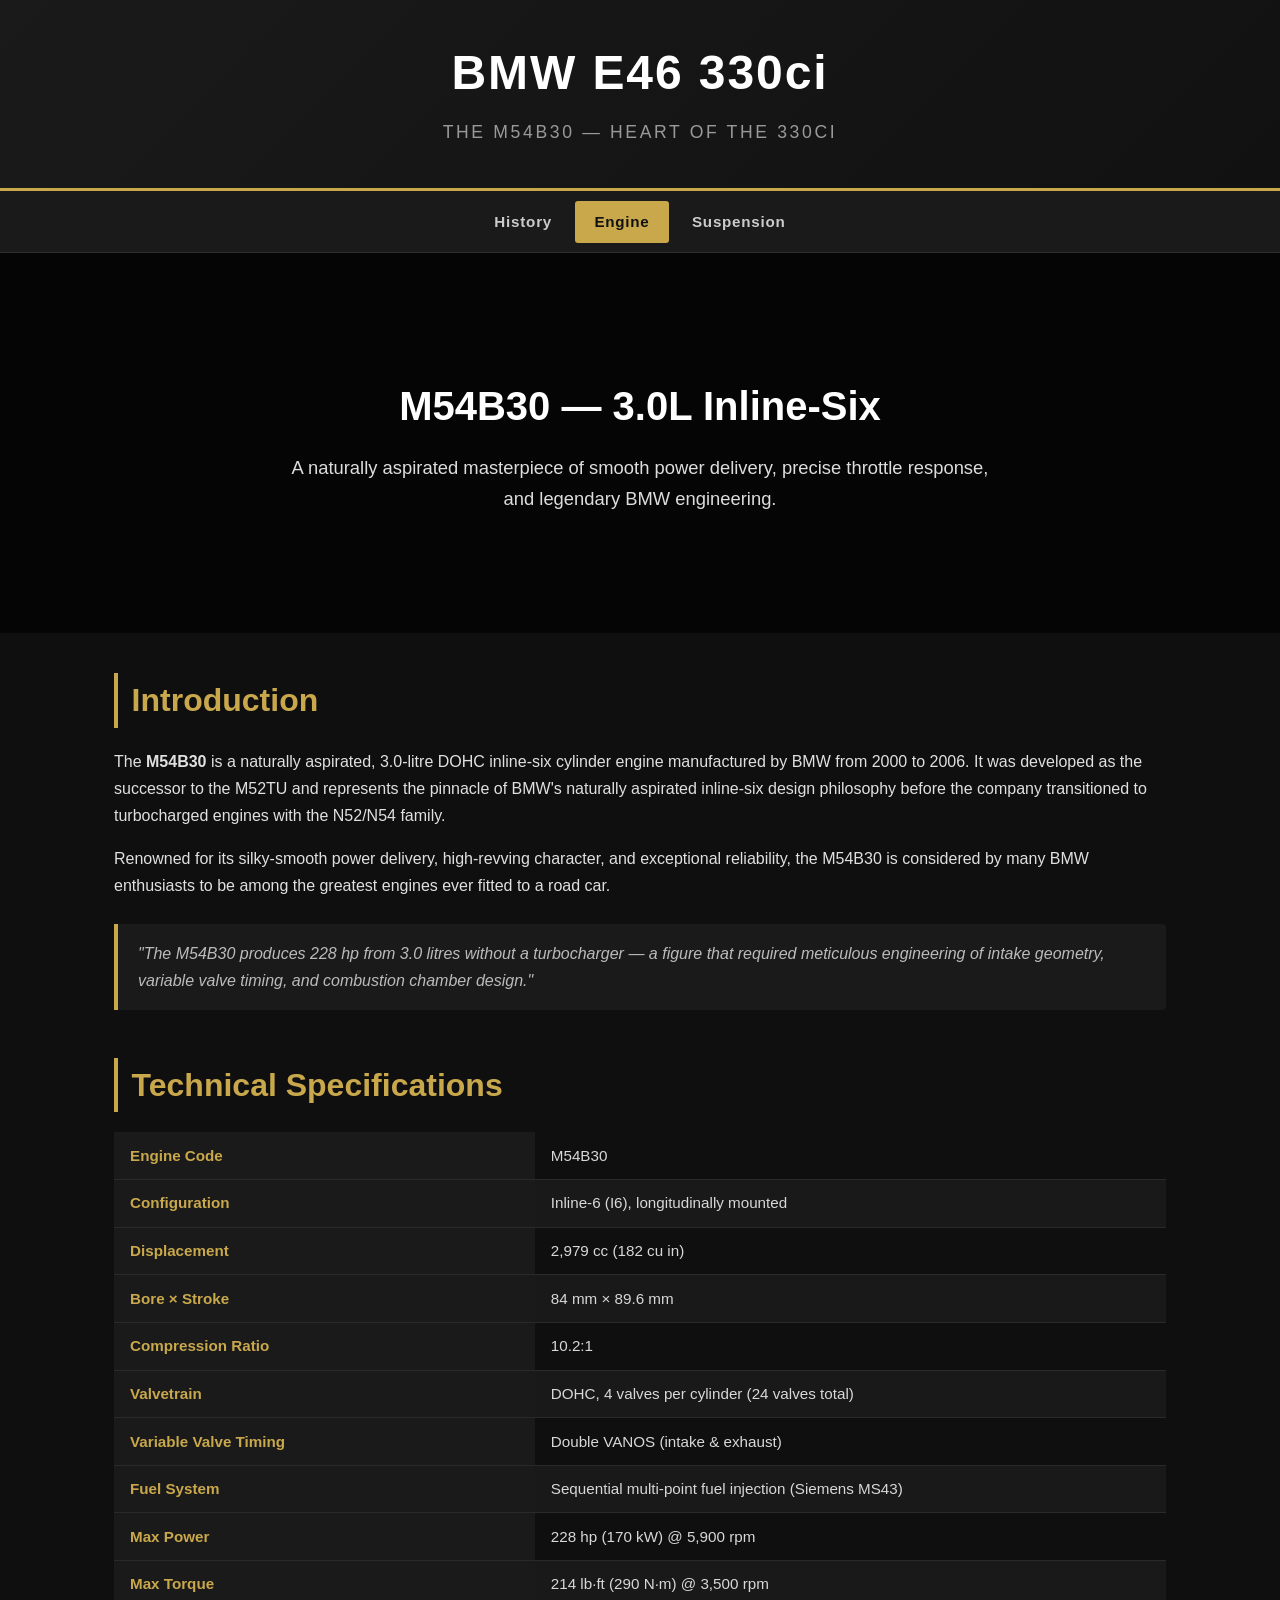
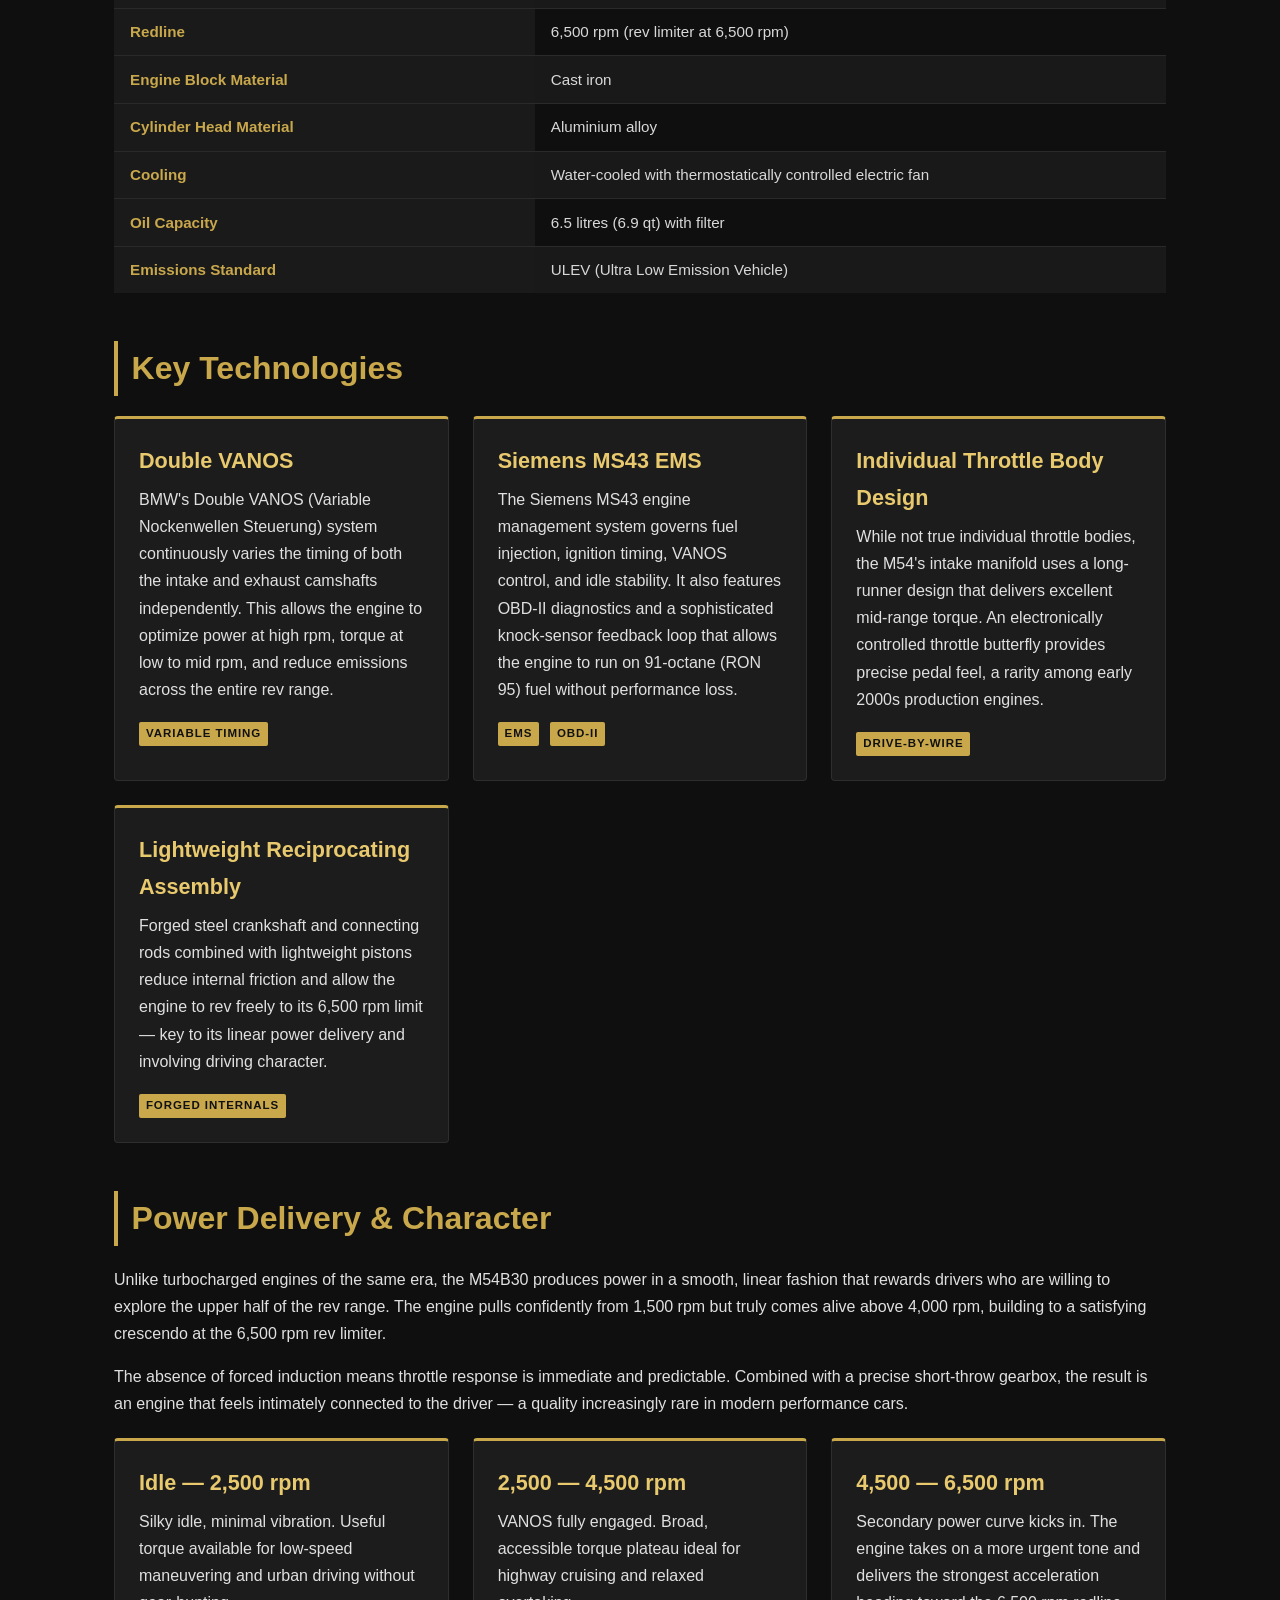
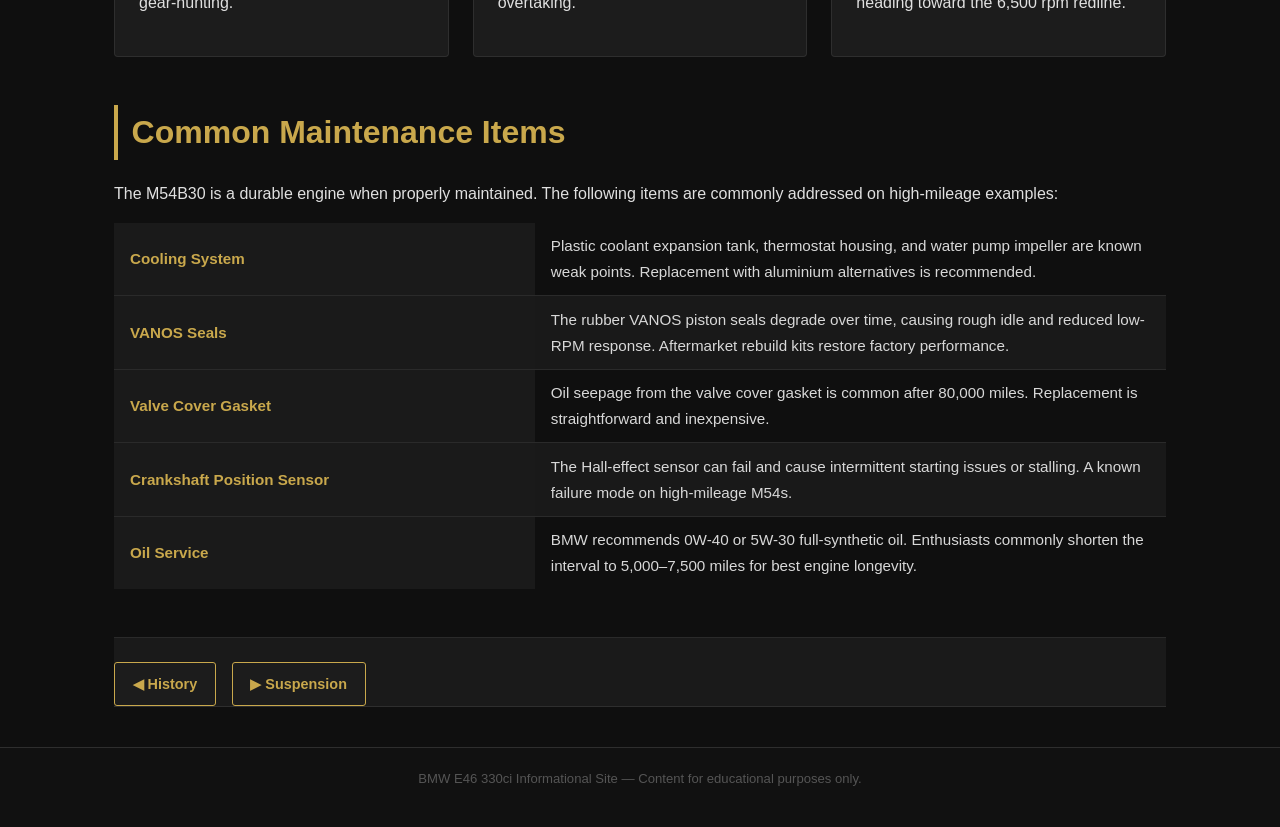
==== engine.html @ 2dddbb20 "Add E46 330ci static website (index, engine, suspension pages + stylesheet) Agent-Logs-Url: https://" ====
<!DOCTYPE html>
<html lang="en">
<head>
  <meta charset="UTF-8" />
  <meta name="viewport" content="width=device-width, initial-scale=1.0" />
  <title>BMW E46 330ci — Engine</title>
  <link rel="stylesheet" href="styles.css" />
</head>
<body>

  <!-- ===== Header ===== -->
  <header>
    <h1>BMW E46 330ci</h1>
    <p class="sub-title">The M54B30 — Heart of the 330ci</p>
  </header>

  <!-- ===== Navigation ===== -->
  <nav aria-label="Main navigation">
    <ul>
      <li><a href="index.html">History</a></li>
      <li><a href="engine.html" class="active">Engine</a></li>
      <li><a href="suspension.html">Suspension</a></li>
    </ul>
  </nav>

  <!-- ===== Hero ===== -->
  <div class="hero" style="background-image: linear-gradient(rgba(0,0,0,0.65), rgba(0,0,0,0.65)),
    url('https://upload.wikimedia.org/wikipedia/commons/thumb/3/37/BMW_M54B30_engine.jpg/1280px-BMW_M54B30_engine.jpg');
    background-size: cover; background-position: center;">
    <div class="hero-content">
      <h2>M54B30 — 3.0L Inline-Six</h2>
      <p>
        A naturally aspirated masterpiece of smooth power delivery, precise
        throttle response, and legendary BMW engineering.
      </p>
    </div>
  </div>

  <!-- ===== Main Content ===== -->
  <main>

    <!-- Introduction -->
    <section class="section" aria-labelledby="engine-intro-heading">
      <div class="section-header">
        <h2 id="engine-intro-heading">Introduction</h2>
      </div>
      <p>
        The <strong>M54B30</strong> is a naturally aspirated, 3.0-litre
        DOHC inline-six cylinder engine manufactured by BMW from 2000 to 2006.
        It was developed as the successor to the M52TU and represents the
        pinnacle of BMW's naturally aspirated inline-six design philosophy before
        the company transitioned to turbocharged engines with the N52/N54 family.
      </p>
      <p>
        Renowned for its silky-smooth power delivery, high-revving character,
        and exceptional reliability, the M54B30 is considered by many BMW
        enthusiasts to be among the greatest engines ever fitted to a road car.
      </p>

      <div class="callout">
        "The M54B30 produces 228 hp from 3.0 litres without a turbocharger —
        a figure that required meticulous engineering of intake geometry,
        variable valve timing, and combustion chamber design."
      </div>
    </section>

    <!-- Full Specifications -->
    <section class="section" aria-labelledby="engine-specs-heading">
      <div class="section-header">
        <h2 id="engine-specs-heading">Technical Specifications</h2>
      </div>
      <table class="spec-table" aria-label="M54B30 engine specifications">
        <tbody>
          <tr>
            <th scope="row">Engine Code</th>
            <td>M54B30</td>
          </tr>
          <tr>
            <th scope="row">Configuration</th>
            <td>Inline-6 (I6), longitudinally mounted</td>
          </tr>
          <tr>
            <th scope="row">Displacement</th>
            <td>2,979 cc (182 cu in)</td>
          </tr>
          <tr>
            <th scope="row">Bore × Stroke</th>
            <td>84 mm × 89.6 mm</td>
          </tr>
          <tr>
            <th scope="row">Compression Ratio</th>
            <td>10.2:1</td>
          </tr>
          <tr>
            <th scope="row">Valvetrain</th>
            <td>DOHC, 4 valves per cylinder (24 valves total)</td>
          </tr>
          <tr>
            <th scope="row">Variable Valve Timing</th>
            <td>Double VANOS (intake &amp; exhaust)</td>
          </tr>
          <tr>
            <th scope="row">Fuel System</th>
            <td>Sequential multi-point fuel injection (Siemens MS43)</td>
          </tr>
          <tr>
            <th scope="row">Max Power</th>
            <td>228 hp (170 kW) @ 5,900 rpm</td>
          </tr>
          <tr>
            <th scope="row">Max Torque</th>
            <td>214 lb·ft (290 N·m) @ 3,500 rpm</td>
          </tr>
          <tr>
            <th scope="row">Redline</th>
            <td>6,500 rpm (rev limiter at 6,500 rpm)</td>
          </tr>
          <tr>
            <th scope="row">Engine Block Material</th>
            <td>Cast iron</td>
          </tr>
          <tr>
            <th scope="row">Cylinder Head Material</th>
            <td>Aluminium alloy</td>
          </tr>
          <tr>
            <th scope="row">Cooling</th>
            <td>Water-cooled with thermostatically controlled electric fan</td>
          </tr>
          <tr>
            <th scope="row">Oil Capacity</th>
            <td>6.5 litres (6.9 qt) with filter</td>
          </tr>
          <tr>
            <th scope="row">Emissions Standard</th>
            <td>ULEV (Ultra Low Emission Vehicle)</td>
          </tr>
        </tbody>
      </table>
    </section>

    <!-- Key Technologies -->
    <section class="section" aria-labelledby="engine-tech-heading">
      <div class="section-header">
        <h2 id="engine-tech-heading">Key Technologies</h2>
      </div>

      <div class="card-grid">

        <div class="card">
          <h3>Double VANOS</h3>
          <p>
            BMW's Double VANOS (Variable Nockenwellen Steuerung) system
            continuously varies the timing of both the intake and exhaust
            camshafts independently. This allows the engine to optimize power at
            high rpm, torque at low to mid rpm, and reduce emissions across the
            entire rev range.
          </p>
          <span class="tag">Variable Timing</span>
        </div>

        <div class="card">
          <h3>Siemens MS43 EMS</h3>
          <p>
            The Siemens MS43 engine management system governs fuel injection,
            ignition timing, VANOS control, and idle stability. It also features
            OBD-II diagnostics and a sophisticated knock-sensor feedback loop
            that allows the engine to run on 91-octane (RON 95) fuel without
            performance loss.
          </p>
          <span class="tag">EMS</span>
          <span class="tag">OBD-II</span>
        </div>

        <div class="card">
          <h3>Individual Throttle Body Design</h3>
          <p>
            While not true individual throttle bodies, the M54's intake manifold
            uses a long-runner design that delivers excellent mid-range torque.
            An electronically controlled throttle butterfly provides precise
            pedal feel, a rarity among early 2000s production engines.
          </p>
          <span class="tag">Drive-by-Wire</span>
        </div>

        <div class="card">
          <h3>Lightweight Reciprocating Assembly</h3>
          <p>
            Forged steel crankshaft and connecting rods combined with
            lightweight pistons reduce internal friction and allow the engine to
            rev freely to its 6,500 rpm limit — key to its linear power delivery
            and involving driving character.
          </p>
          <span class="tag">Forged Internals</span>
        </div>

      </div>
    </section>

    <!-- Power Delivery & Character -->
    <section class="section" aria-labelledby="engine-char-heading">
      <div class="section-header">
        <h2 id="engine-char-heading">Power Delivery &amp; Character</h2>
      </div>
      <p>
        Unlike turbocharged engines of the same era, the M54B30 produces power
        in a smooth, linear fashion that rewards drivers who are willing to explore
        the upper half of the rev range. The engine pulls confidently from 1,500 rpm
        but truly comes alive above 4,000 rpm, building to a satisfying crescendo
        at the 6,500 rpm rev limiter.
      </p>
      <p>
        The absence of forced induction means throttle response is immediate and
        predictable. Combined with a precise short-throw gearbox, the result is an
        engine that feels intimately connected to the driver — a quality increasingly
        rare in modern performance cars.
      </p>

      <!-- Power band summary cards -->
      <div class="card-grid">
        <div class="card">
          <h3>Idle — 2,500 rpm</h3>
          <p>
            Silky idle, minimal vibration. Useful torque available for low-speed
            maneuvering and urban driving without gear-hunting.
          </p>
        </div>
        <div class="card">
          <h3>2,500 — 4,500 rpm</h3>
          <p>
            VANOS fully engaged. Broad, accessible torque plateau ideal for
            highway cruising and relaxed overtaking.
          </p>
        </div>
        <div class="card">
          <h3>4,500 — 6,500 rpm</h3>
          <p>
            Secondary power curve kicks in. The engine takes on a more urgent
            tone and delivers the strongest acceleration heading toward the
            6,500 rpm redline.
          </p>
        </div>
      </div>
    </section>

    <!-- Maintenance Notes -->
    <section class="section" aria-labelledby="engine-maint-heading">
      <div class="section-header">
        <h2 id="engine-maint-heading">Common Maintenance Items</h2>
      </div>
      <p>
        The M54B30 is a durable engine when properly maintained. The following
        items are commonly addressed on high-mileage examples:
      </p>
      <table class="spec-table" aria-label="Common maintenance items">
        <tbody>
          <tr>
            <th scope="row">Cooling System</th>
            <td>
              Plastic coolant expansion tank, thermostat housing, and water pump
              impeller are known weak points. Replacement with aluminium
              alternatives is recommended.
            </td>
          </tr>
          <tr>
            <th scope="row">VANOS Seals</th>
            <td>
              The rubber VANOS piston seals degrade over time, causing rough
              idle and reduced low-RPM response. Aftermarket rebuild kits
              restore factory performance.
            </td>
          </tr>
          <tr>
            <th scope="row">Valve Cover Gasket</th>
            <td>
              Oil seepage from the valve cover gasket is common after 80,000
              miles. Replacement is straightforward and inexpensive.
            </td>
          </tr>
          <tr>
            <th scope="row">Crankshaft Position Sensor</th>
            <td>
              The Hall-effect sensor can fail and cause intermittent starting
              issues or stalling. A known failure mode on high-mileage M54s.
            </td>
          </tr>
          <tr>
            <th scope="row">Oil Service</th>
            <td>
              BMW recommends 0W-40 or 5W-30 full-synthetic oil. Enthusiasts
              commonly shorten the interval to 5,000–7,500 miles for best
              engine longevity.
            </td>
          </tr>
        </tbody>
      </table>
    </section>

    <!-- Page Navigation -->
    <nav class="page-nav" aria-label="Explore other sections">
      <a href="index.html">&#9664; History</a>
      <a href="suspension.html">&#9654; Suspension</a>
    </nav>

  </main>

  <!-- ===== Footer ===== -->
  <footer>
    <p>BMW E46 330ci Informational Site &mdash; Content for educational purposes only.</p>
  </footer>

</body>
</html>
---- styles.css ----
/* ===========================
   E46 330ci — Shared Styles
   =========================== */

/* ---------- Reset & Base ---------- */
*, *::before, *::after {
  box-sizing: border-box;
  margin: 0;
  padding: 0;
}

html {
  font-size: 16px;
  scroll-behavior: smooth;
}

body {
  font-family: 'Segoe UI', Arial, sans-serif;
  background-color: #0f0f0f;
  color: #e0e0e0;
  line-height: 1.7;
  min-height: 100vh;
  display: flex;
  flex-direction: column;
}

/* ---------- Typography ---------- */
h1 {
  font-size: clamp(1.8rem, 5vw, 3rem);
  letter-spacing: 0.04em;
  color: #ffffff;
}

h2 {
  font-size: clamp(1.3rem, 3.5vw, 2rem);
  color: #c9a84c;
  margin-bottom: 0.5rem;
}

h3 {
  font-size: clamp(1.05rem, 2.5vw, 1.35rem);
  color: #e8c96e;
  margin-bottom: 0.4rem;
}

p {
  margin-bottom: 1rem;
}

a {
  color: #c9a84c;
  text-decoration: none;
  transition: color 0.2s ease;
}

a:hover,
a:focus {
  color: #f0d780;
  text-decoration: underline;
}

/* ---------- Header ---------- */
header {
  background: linear-gradient(135deg, #1a1a1a 0%, #111 100%);
  border-bottom: 3px solid #c9a84c;
  padding: 2rem 1.5rem 1.5rem;
  text-align: center;
}

header .sub-title {
  font-size: clamp(0.85rem, 2vw, 1.1rem);
  color: #999;
  letter-spacing: 0.15em;
  text-transform: uppercase;
  margin-top: 0.3rem;
}

/* ---------- Navigation ---------- */
nav {
  background-color: #1a1a1a;
  border-bottom: 1px solid #2e2e2e;
}

nav ul {
  display: flex;
  flex-wrap: wrap;
  justify-content: center;
  list-style: none;
  gap: 0.25rem;
  padding: 0.6rem 1rem;
}

nav ul li a {
  display: inline-block;
  padding: 0.5rem 1.2rem;
  border-radius: 3px;
  font-weight: 600;
  font-size: 0.95rem;
  letter-spacing: 0.05em;
  color: #ccc;
  transition: background 0.2s ease, color 0.2s ease;
}

nav ul li a:hover,
nav ul li a.active {
  background-color: #c9a84c;
  color: #111;
  text-decoration: none;
}

/* ---------- Hero Banner ---------- */
.hero {
  background: linear-gradient(rgba(0,0,0,0.6), rgba(0,0,0,0.6)),
              url('https://upload.wikimedia.org/wikipedia/commons/thumb/d/d5/2003_BMW_330ci_coupe_%28E46%29%2C_front_8.21.19.jpg/1280px-2003_BMW_330ci_coupe_%28E46%29%2C_front_8.21.19.jpg')
              center/cover no-repeat;
  min-height: clamp(200px, 40vw, 380px);
  display: flex;
  align-items: center;
  justify-content: center;
  padding: 2rem;
  text-align: center;
}

.hero-content {
  max-width: 700px;
}

.hero-content h2 {
  font-size: clamp(1.5rem, 4vw, 2.5rem);
  color: #ffffff;
}

.hero-content p {
  font-size: clamp(0.9rem, 2.5vw, 1.15rem);
  color: #ddd;
  margin-top: 0.75rem;
  margin-bottom: 0;
}

/* ---------- Main Content ---------- */
main {
  flex: 1;
  max-width: 1100px;
  width: 100%;
  margin: 0 auto;
  padding: 2.5rem 1.5rem;
}

/* ---------- Section ---------- */
.section {
  margin-bottom: 3rem;
}

.section-header {
  border-left: 4px solid #c9a84c;
  padding-left: 0.85rem;
  margin-bottom: 1.25rem;
}

/* ---------- Cards / Grid ---------- */
.card-grid {
  display: grid;
  grid-template-columns: repeat(auto-fit, minmax(260px, 1fr));
  gap: 1.5rem;
  margin-top: 1.25rem;
}

.card {
  background-color: #1c1c1c;
  border: 1px solid #2e2e2e;
  border-top: 3px solid #c9a84c;
  border-radius: 4px;
  padding: 1.5rem;
  transition: transform 0.2s ease, box-shadow 0.2s ease;
}

.card:hover {
  transform: translateY(-3px);
  box-shadow: 0 6px 20px rgba(201, 168, 76, 0.15);
}

/* ---------- Spec Table ---------- */
.spec-table {
  width: 100%;
  border-collapse: collapse;
  margin-top: 1rem;
  font-size: 0.95rem;
}

.spec-table th,
.spec-table td {
  padding: 0.65rem 1rem;
  text-align: left;
  border-bottom: 1px solid #2a2a2a;
}

.spec-table th {
  background-color: #1a1a1a;
  color: #c9a84c;
  font-weight: 600;
  width: 40%;
}

.spec-table td {
  color: #d8d8d8;
}

.spec-table tr:last-child th,
.spec-table tr:last-child td {
  border-bottom: none;
}

.spec-table tr:nth-child(even) td {
  background-color: #191919;
}

/* ---------- Timeline ---------- */
.timeline {
  position: relative;
  padding-left: 2rem;
  margin-top: 1rem;
}

.timeline::before {
  content: '';
  position: absolute;
  left: 0.5rem;
  top: 0;
  bottom: 0;
  width: 2px;
  background: #2e2e2e;
}

.timeline-item {
  position: relative;
  margin-bottom: 2rem;
}

.timeline-item::before {
  content: '';
  position: absolute;
  left: -1.6rem;
  top: 0.4rem;
  width: 10px;
  height: 10px;
  border-radius: 50%;
  background: #c9a84c;
  border: 2px solid #0f0f0f;
}

.timeline-year {
  font-size: 0.8rem;
  font-weight: 700;
  color: #c9a84c;
  letter-spacing: 0.1em;
  text-transform: uppercase;
  margin-bottom: 0.25rem;
}

/* ---------- Callout ---------- */
.callout {
  background-color: #1a1a1a;
  border-left: 4px solid #c9a84c;
  border-radius: 0 4px 4px 0;
  padding: 1rem 1.25rem;
  margin: 1.5rem 0;
  font-style: italic;
  color: #bbb;
}

/* ---------- Tag / Badge ---------- */
.tag {
  display: inline-block;
  background-color: #c9a84c;
  color: #111;
  font-size: 0.72rem;
  font-weight: 700;
  letter-spacing: 0.08em;
  text-transform: uppercase;
  padding: 0.2em 0.6em;
  border-radius: 2px;
  margin-right: 0.4rem;
  vertical-align: middle;
}

/* ---------- Page Navigation Links ---------- */
.page-nav {
  display: flex;
  flex-wrap: wrap;
  gap: 1rem;
  margin-top: 2.5rem;
  padding-top: 1.5rem;
  border-top: 1px solid #2a2a2a;
}

.page-nav a {
  display: inline-flex;
  align-items: center;
  gap: 0.4rem;
  background-color: #1c1c1c;
  border: 1px solid #c9a84c;
  color: #c9a84c;
  padding: 0.55rem 1.1rem;
  border-radius: 3px;
  font-weight: 600;
  font-size: 0.9rem;
  transition: background 0.2s ease, color 0.2s ease;
}

.page-nav a:hover {
  background-color: #c9a84c;
  color: #111;
  text-decoration: none;
}

/* ---------- Footer ---------- */
footer {
  background-color: #111;
  border-top: 1px solid #2e2e2e;
  text-align: center;
  padding: 1.25rem 1rem;
  font-size: 0.82rem;
  color: #555;
}

/* ---------- Responsive Adjustments ---------- */
@media (max-width: 600px) {
  nav ul {
    flex-direction: column;
    align-items: center;
  }

  .hero {
    min-height: 180px;
  }

  .spec-table th {
    width: 50%;
  }

  .page-nav {
    flex-direction: column;
  }
}
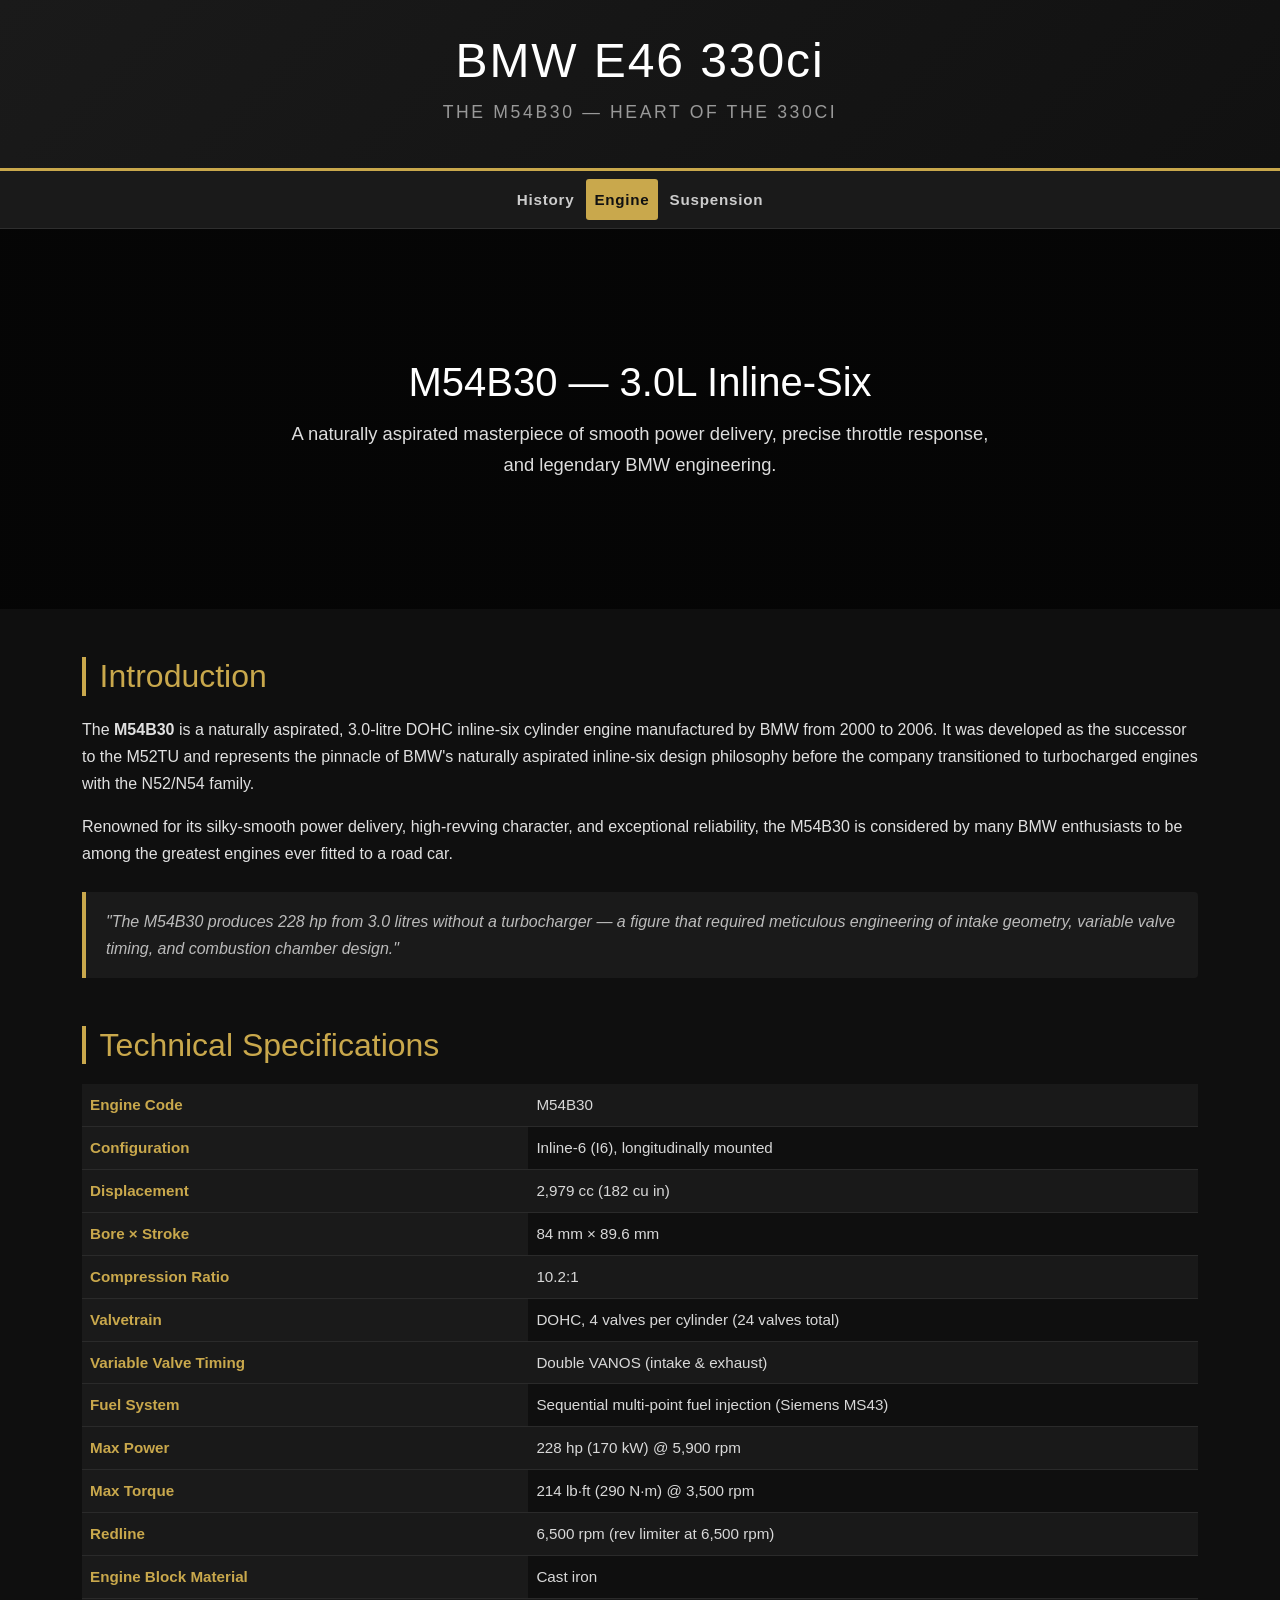
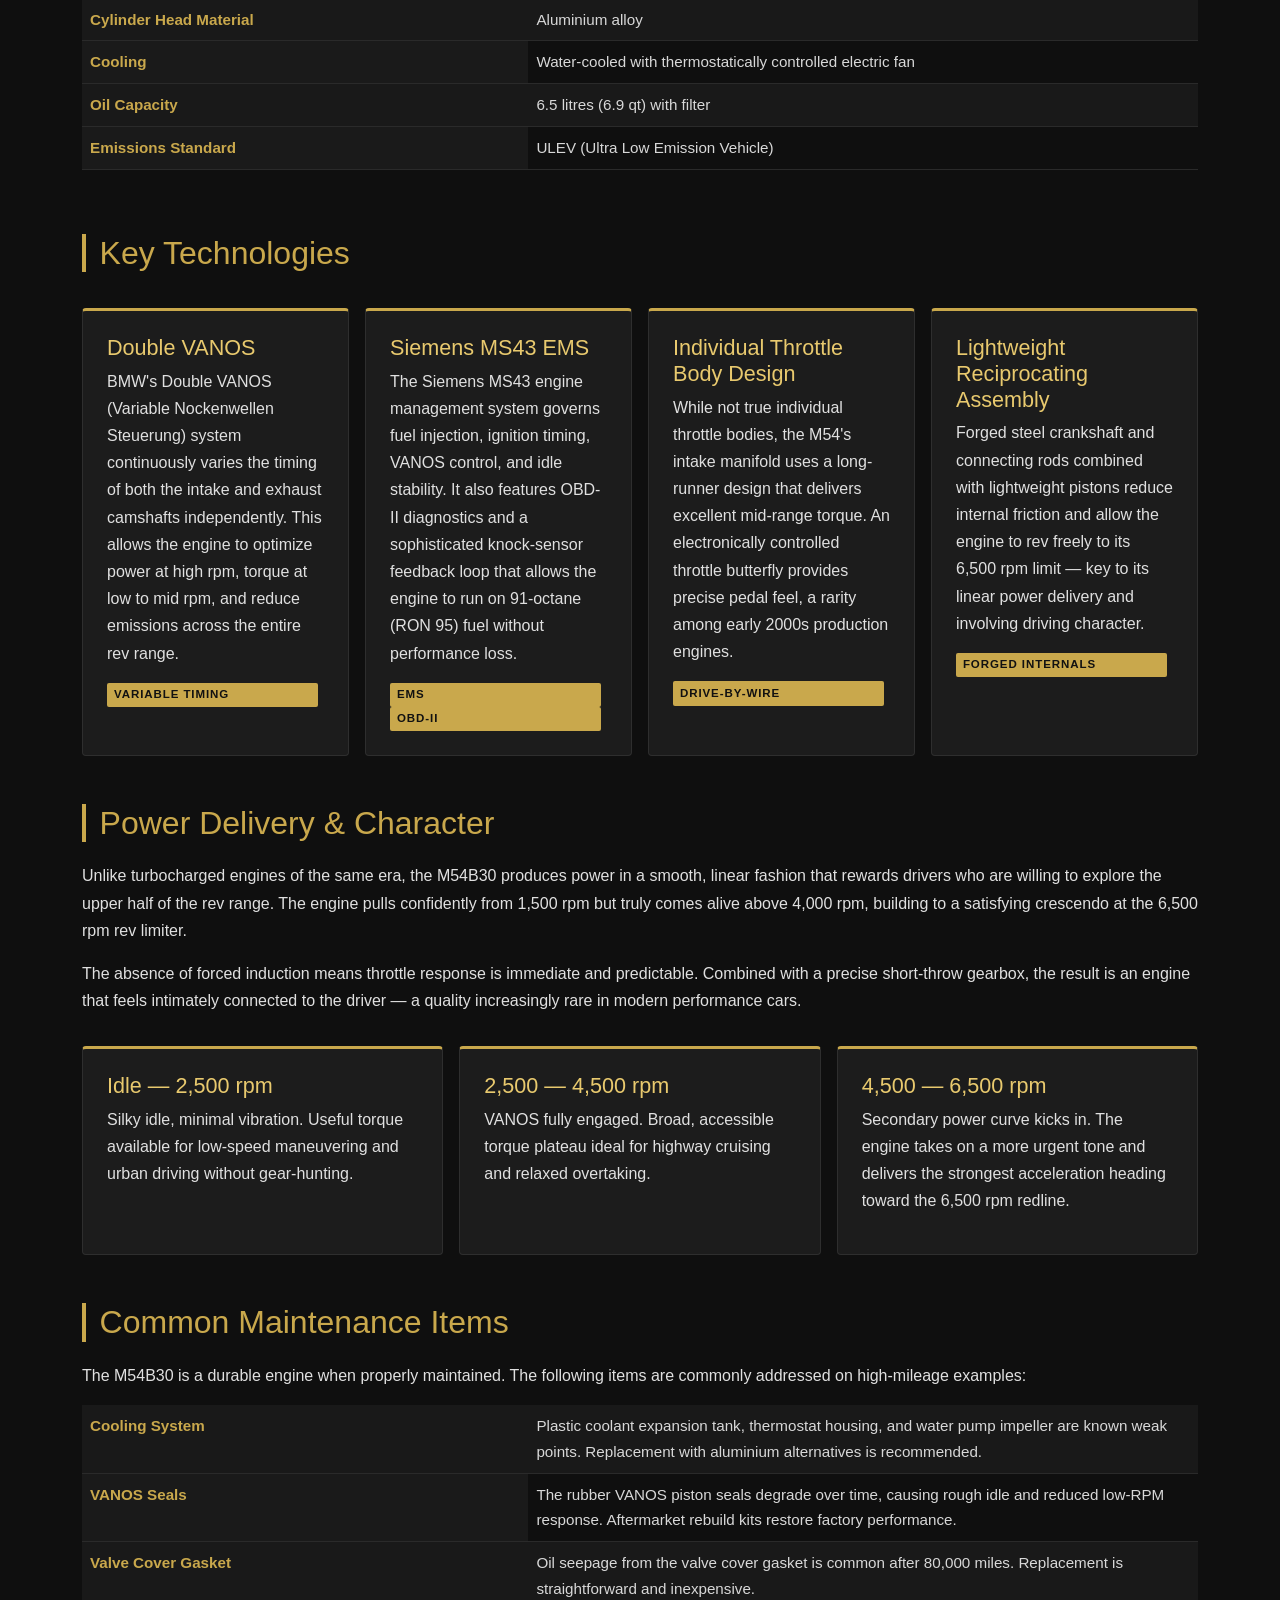
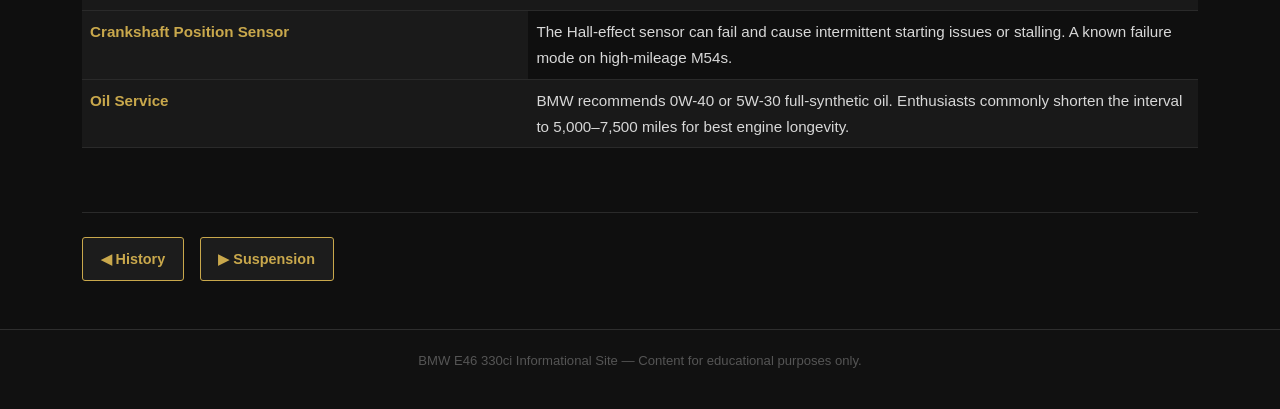
==== commit b7e79d59: "Rework layout with Bootstrap 5 + Flexbox for full responsive behavior Agent-Logs-Url: https://github" ====
--- a/engine.html
+++ b/engine.html
@@ -4,6 +4,9 @@
   <meta charset="UTF-8" />
   <meta name="viewport" content="width=device-width, initial-scale=1.0" />
   <title>BMW E46 330ci — Engine</title>
+  <!-- Bootstrap 5.3 -->
+  <link rel="stylesheet" href="https://cdn.jsdelivr.net/npm/bootstrap@5.3.3/dist/css/bootstrap.min.css" />
+  <!-- Custom theme -->
   <link rel="stylesheet" href="styles.css" />
 </head>
 <body>
@@ -14,13 +17,23 @@
     <p class="sub-title">The M54B30 — Heart of the 330ci</p>
   </header>
 
-  <!-- ===== Navigation ===== -->
-  <nav aria-label="Main navigation">
-    <ul>
-      <li><a href="index.html">History</a></li>
-      <li><a href="engine.html" class="active">Engine</a></li>
-      <li><a href="suspension.html">Suspension</a></li>
-    </ul>
+  <!-- ===== Navigation (Bootstrap collapsible navbar) ===== -->
+  <nav class="navbar navbar-expand-md" aria-label="Main navigation">
+    <div class="container-lg">
+      <button class="navbar-toggler ms-auto" type="button"
+              data-bs-toggle="collapse" data-bs-target="#mainNav"
+              aria-controls="mainNav" aria-expanded="false"
+              aria-label="Toggle navigation">
+        <span class="navbar-toggler-icon"></span>
+      </button>
+      <div class="collapse navbar-collapse justify-content-center" id="mainNav">
+        <ul class="navbar-nav gap-1 py-2 py-md-0">
+          <li class="nav-item"><a class="nav-link" href="index.html">History</a></li>
+          <li class="nav-item"><a class="nav-link active" href="engine.html">Engine</a></li>
+          <li class="nav-item"><a class="nav-link" href="suspension.html">Suspension</a></li>
+        </ul>
+      </div>
+    </div>
   </nav>
 
   <!-- ===== Hero ===== -->
@@ -37,7 +50,7 @@
   </div>
 
   <!-- ===== Main Content ===== -->
-  <main>
+  <main class="container-lg py-4 py-md-5">
 
     <!-- Introduction -->
     <section class="section" aria-labelledby="engine-intro-heading">
@@ -69,74 +82,76 @@
       <div class="section-header">
         <h2 id="engine-specs-heading">Technical Specifications</h2>
       </div>
-      <table class="spec-table" aria-label="M54B30 engine specifications">
-        <tbody>
-          <tr>
-            <th scope="row">Engine Code</th>
-            <td>M54B30</td>
-          </tr>
-          <tr>
-            <th scope="row">Configuration</th>
-            <td>Inline-6 (I6), longitudinally mounted</td>
-          </tr>
-          <tr>
-            <th scope="row">Displacement</th>
-            <td>2,979 cc (182 cu in)</td>
-          </tr>
-          <tr>
-            <th scope="row">Bore × Stroke</th>
-            <td>84 mm × 89.6 mm</td>
-          </tr>
-          <tr>
-            <th scope="row">Compression Ratio</th>
-            <td>10.2:1</td>
-          </tr>
-          <tr>
-            <th scope="row">Valvetrain</th>
-            <td>DOHC, 4 valves per cylinder (24 valves total)</td>
-          </tr>
-          <tr>
-            <th scope="row">Variable Valve Timing</th>
-            <td>Double VANOS (intake &amp; exhaust)</td>
-          </tr>
-          <tr>
-            <th scope="row">Fuel System</th>
-            <td>Sequential multi-point fuel injection (Siemens MS43)</td>
-          </tr>
-          <tr>
-            <th scope="row">Max Power</th>
-            <td>228 hp (170 kW) @ 5,900 rpm</td>
-          </tr>
-          <tr>
-            <th scope="row">Max Torque</th>
-            <td>214 lb·ft (290 N·m) @ 3,500 rpm</td>
-          </tr>
-          <tr>
-            <th scope="row">Redline</th>
-            <td>6,500 rpm (rev limiter at 6,500 rpm)</td>
-          </tr>
-          <tr>
-            <th scope="row">Engine Block Material</th>
-            <td>Cast iron</td>
-          </tr>
-          <tr>
-            <th scope="row">Cylinder Head Material</th>
-            <td>Aluminium alloy</td>
-          </tr>
-          <tr>
-            <th scope="row">Cooling</th>
-            <td>Water-cooled with thermostatically controlled electric fan</td>
-          </tr>
-          <tr>
-            <th scope="row">Oil Capacity</th>
-            <td>6.5 litres (6.9 qt) with filter</td>
-          </tr>
-          <tr>
-            <th scope="row">Emissions Standard</th>
-            <td>ULEV (Ultra Low Emission Vehicle)</td>
-          </tr>
-        </tbody>
-      </table>
+      <div class="table-responsive">
+        <table class="spec-table table table-dark table-striped" aria-label="M54B30 engine specifications">
+          <tbody>
+            <tr>
+              <th scope="row">Engine Code</th>
+              <td>M54B30</td>
+            </tr>
+            <tr>
+              <th scope="row">Configuration</th>
+              <td>Inline-6 (I6), longitudinally mounted</td>
+            </tr>
+            <tr>
+              <th scope="row">Displacement</th>
+              <td>2,979 cc (182 cu in)</td>
+            </tr>
+            <tr>
+              <th scope="row">Bore × Stroke</th>
+              <td>84 mm × 89.6 mm</td>
+            </tr>
+            <tr>
+              <th scope="row">Compression Ratio</th>
+              <td>10.2:1</td>
+            </tr>
+            <tr>
+              <th scope="row">Valvetrain</th>
+              <td>DOHC, 4 valves per cylinder (24 valves total)</td>
+            </tr>
+            <tr>
+              <th scope="row">Variable Valve Timing</th>
+              <td>Double VANOS (intake &amp; exhaust)</td>
+            </tr>
+            <tr>
+              <th scope="row">Fuel System</th>
+              <td>Sequential multi-point fuel injection (Siemens MS43)</td>
+            </tr>
+            <tr>
+              <th scope="row">Max Power</th>
+              <td>228 hp (170 kW) @ 5,900 rpm</td>
+            </tr>
+            <tr>
+              <th scope="row">Max Torque</th>
+              <td>214 lb·ft (290 N·m) @ 3,500 rpm</td>
+            </tr>
+            <tr>
+              <th scope="row">Redline</th>
+              <td>6,500 rpm (rev limiter at 6,500 rpm)</td>
+            </tr>
+            <tr>
+              <th scope="row">Engine Block Material</th>
+              <td>Cast iron</td>
+            </tr>
+            <tr>
+              <th scope="row">Cylinder Head Material</th>
+              <td>Aluminium alloy</td>
+            </tr>
+            <tr>
+              <th scope="row">Cooling</th>
+              <td>Water-cooled with thermostatically controlled electric fan</td>
+            </tr>
+            <tr>
+              <th scope="row">Oil Capacity</th>
+              <td>6.5 litres (6.9 qt) with filter</td>
+            </tr>
+            <tr>
+              <th scope="row">Emissions Standard</th>
+              <td>ULEV (Ultra Low Emission Vehicle)</td>
+            </tr>
+          </tbody>
+        </table>
+      </div>
     </section>
 
     <!-- Key Technologies -->
@@ -145,53 +160,62 @@
         <h2 id="engine-tech-heading">Key Technologies</h2>
       </div>
 
-      <div class="card-grid">
-
-        <div class="card">
-          <h3>Double VANOS</h3>
-          <p>
-            BMW's Double VANOS (Variable Nockenwellen Steuerung) system
-            continuously varies the timing of both the intake and exhaust
-            camshafts independently. This allows the engine to optimize power at
-            high rpm, torque at low to mid rpm, and reduce emissions across the
-            entire rev range.
-          </p>
-          <span class="tag">Variable Timing</span>
-        </div>
-
-        <div class="card">
-          <h3>Siemens MS43 EMS</h3>
-          <p>
-            The Siemens MS43 engine management system governs fuel injection,
-            ignition timing, VANOS control, and idle stability. It also features
-            OBD-II diagnostics and a sophisticated knock-sensor feedback loop
-            that allows the engine to run on 91-octane (RON 95) fuel without
-            performance loss.
-          </p>
-          <span class="tag">EMS</span>
-          <span class="tag">OBD-II</span>
-        </div>
-
-        <div class="card">
-          <h3>Individual Throttle Body Design</h3>
-          <p>
-            While not true individual throttle bodies, the M54's intake manifold
-            uses a long-runner design that delivers excellent mid-range torque.
-            An electronically controlled throttle butterfly provides precise
-            pedal feel, a rarity among early 2000s production engines.
-          </p>
-          <span class="tag">Drive-by-Wire</span>
-        </div>
-
-        <div class="card">
-          <h3>Lightweight Reciprocating Assembly</h3>
-          <p>
-            Forged steel crankshaft and connecting rods combined with
-            lightweight pistons reduce internal friction and allow the engine to
-            rev freely to its 6,500 rpm limit — key to its linear power delivery
-            and involving driving character.
-          </p>
-          <span class="tag">Forged Internals</span>
+      <!-- Bootstrap Flexbox row — 1 col on xs, 2 on sm, 2 on md, 4 on xl -->
+      <div class="row g-3 mt-1">
+
+        <div class="col-12 col-sm-6 col-xl-3">
+          <div class="card">
+            <h3>Double VANOS</h3>
+            <p>
+              BMW's Double VANOS (Variable Nockenwellen Steuerung) system
+              continuously varies the timing of both the intake and exhaust
+              camshafts independently. This allows the engine to optimize power at
+              high rpm, torque at low to mid rpm, and reduce emissions across the
+              entire rev range.
+            </p>
+            <span class="tag">Variable Timing</span>
+          </div>
+        </div>
+
+        <div class="col-12 col-sm-6 col-xl-3">
+          <div class="card">
+            <h3>Siemens MS43 EMS</h3>
+            <p>
+              The Siemens MS43 engine management system governs fuel injection,
+              ignition timing, VANOS control, and idle stability. It also features
+              OBD-II diagnostics and a sophisticated knock-sensor feedback loop
+              that allows the engine to run on 91-octane (RON 95) fuel without
+              performance loss.
+            </p>
+            <span class="tag">EMS</span>
+            <span class="tag">OBD-II</span>
+          </div>
+        </div>
+
+        <div class="col-12 col-sm-6 col-xl-3">
+          <div class="card">
+            <h3>Individual Throttle Body Design</h3>
+            <p>
+              While not true individual throttle bodies, the M54's intake manifold
+              uses a long-runner design that delivers excellent mid-range torque.
+              An electronically controlled throttle butterfly provides precise
+              pedal feel, a rarity among early 2000s production engines.
+            </p>
+            <span class="tag">Drive-by-Wire</span>
+          </div>
+        </div>
+
+        <div class="col-12 col-sm-6 col-xl-3">
+          <div class="card">
+            <h3>Lightweight Reciprocating Assembly</h3>
+            <p>
+              Forged steel crankshaft and connecting rods combined with
+              lightweight pistons reduce internal friction and allow the engine to
+              rev freely to its 6,500 rpm limit — key to its linear power delivery
+              and involving driving character.
+            </p>
+            <span class="tag">Forged Internals</span>
+          </div>
         </div>
 
       </div>
@@ -216,29 +240,35 @@
         rare in modern performance cars.
       </p>
 
-      <!-- Power band summary cards -->
-      <div class="card-grid">
-        <div class="card">
-          <h3>Idle — 2,500 rpm</h3>
-          <p>
-            Silky idle, minimal vibration. Useful torque available for low-speed
-            maneuvering and urban driving without gear-hunting.
-          </p>
-        </div>
-        <div class="card">
-          <h3>2,500 — 4,500 rpm</h3>
-          <p>
-            VANOS fully engaged. Broad, accessible torque plateau ideal for
-            highway cruising and relaxed overtaking.
-          </p>
-        </div>
-        <div class="card">
-          <h3>4,500 — 6,500 rpm</h3>
-          <p>
-            Secondary power curve kicks in. The engine takes on a more urgent
-            tone and delivers the strongest acceleration heading toward the
-            6,500 rpm redline.
-          </p>
+      <!-- Power band summary cards — equal thirds -->
+      <div class="row g-3 mt-1">
+        <div class="col-12 col-md-4">
+          <div class="card">
+            <h3>Idle — 2,500 rpm</h3>
+            <p>
+              Silky idle, minimal vibration. Useful torque available for low-speed
+              maneuvering and urban driving without gear-hunting.
+            </p>
+          </div>
+        </div>
+        <div class="col-12 col-md-4">
+          <div class="card">
+            <h3>2,500 — 4,500 rpm</h3>
+            <p>
+              VANOS fully engaged. Broad, accessible torque plateau ideal for
+              highway cruising and relaxed overtaking.
+            </p>
+          </div>
+        </div>
+        <div class="col-12 col-md-4">
+          <div class="card">
+            <h3>4,500 — 6,500 rpm</h3>
+            <p>
+              Secondary power curve kicks in. The engine takes on a more urgent
+              tone and delivers the strongest acceleration heading toward the
+              6,500 rpm redline.
+            </p>
+          </div>
         </div>
       </div>
     </section>
@@ -252,48 +282,50 @@
         The M54B30 is a durable engine when properly maintained. The following
         items are commonly addressed on high-mileage examples:
       </p>
-      <table class="spec-table" aria-label="Common maintenance items">
-        <tbody>
-          <tr>
-            <th scope="row">Cooling System</th>
-            <td>
-              Plastic coolant expansion tank, thermostat housing, and water pump
-              impeller are known weak points. Replacement with aluminium
-              alternatives is recommended.
-            </td>
-          </tr>
-          <tr>
-            <th scope="row">VANOS Seals</th>
-            <td>
-              The rubber VANOS piston seals degrade over time, causing rough
-              idle and reduced low-RPM response. Aftermarket rebuild kits
-              restore factory performance.
-            </td>
-          </tr>
-          <tr>
-            <th scope="row">Valve Cover Gasket</th>
-            <td>
-              Oil seepage from the valve cover gasket is common after 80,000
-              miles. Replacement is straightforward and inexpensive.
-            </td>
-          </tr>
-          <tr>
-            <th scope="row">Crankshaft Position Sensor</th>
-            <td>
-              The Hall-effect sensor can fail and cause intermittent starting
-              issues or stalling. A known failure mode on high-mileage M54s.
-            </td>
-          </tr>
-          <tr>
-            <th scope="row">Oil Service</th>
-            <td>
-              BMW recommends 0W-40 or 5W-30 full-synthetic oil. Enthusiasts
-              commonly shorten the interval to 5,000–7,500 miles for best
-              engine longevity.
-            </td>
-          </tr>
-        </tbody>
-      </table>
+      <div class="table-responsive">
+        <table class="spec-table table table-dark table-striped" aria-label="Common maintenance items">
+          <tbody>
+            <tr>
+              <th scope="row">Cooling System</th>
+              <td>
+                Plastic coolant expansion tank, thermostat housing, and water pump
+                impeller are known weak points. Replacement with aluminium
+                alternatives is recommended.
+              </td>
+            </tr>
+            <tr>
+              <th scope="row">VANOS Seals</th>
+              <td>
+                The rubber VANOS piston seals degrade over time, causing rough
+                idle and reduced low-RPM response. Aftermarket rebuild kits
+                restore factory performance.
+              </td>
+            </tr>
+            <tr>
+              <th scope="row">Valve Cover Gasket</th>
+              <td>
+                Oil seepage from the valve cover gasket is common after 80,000
+                miles. Replacement is straightforward and inexpensive.
+              </td>
+            </tr>
+            <tr>
+              <th scope="row">Crankshaft Position Sensor</th>
+              <td>
+                The Hall-effect sensor can fail and cause intermittent starting
+                issues or stalling. A known failure mode on high-mileage M54s.
+              </td>
+            </tr>
+            <tr>
+              <th scope="row">Oil Service</th>
+              <td>
+                BMW recommends 0W-40 or 5W-30 full-synthetic oil. Enthusiasts
+                commonly shorten the interval to 5,000–7,500 miles for best
+                engine longevity.
+              </td>
+            </tr>
+          </tbody>
+        </table>
+      </div>
     </section>
 
     <!-- Page Navigation -->
@@ -309,5 +341,7 @@
     <p>BMW E46 330ci Informational Site &mdash; Content for educational purposes only.</p>
   </footer>
 
+  <!-- Bootstrap JS bundle (includes Popper) -->
+  <script src="https://cdn.jsdelivr.net/npm/bootstrap@5.3.3/dist/js/bootstrap.bundle.min.js"></script>
 </body>
 </html>
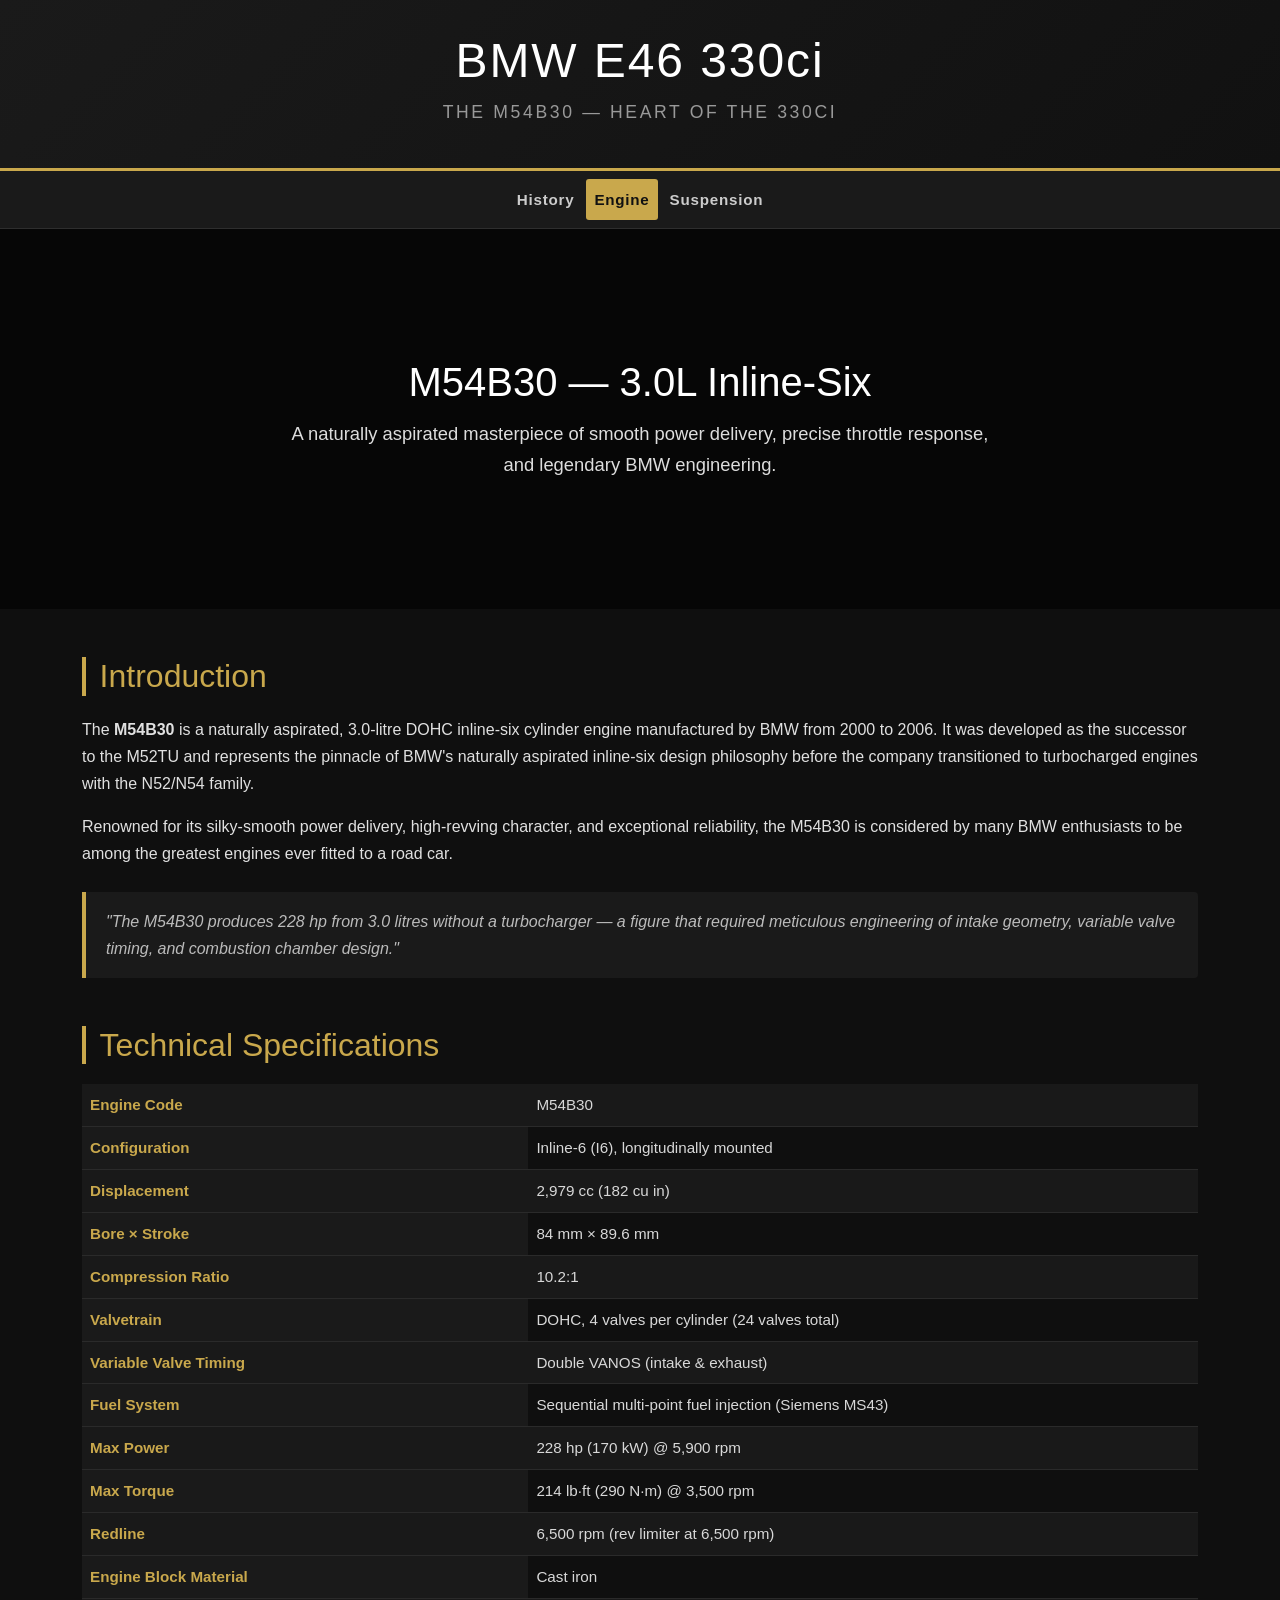
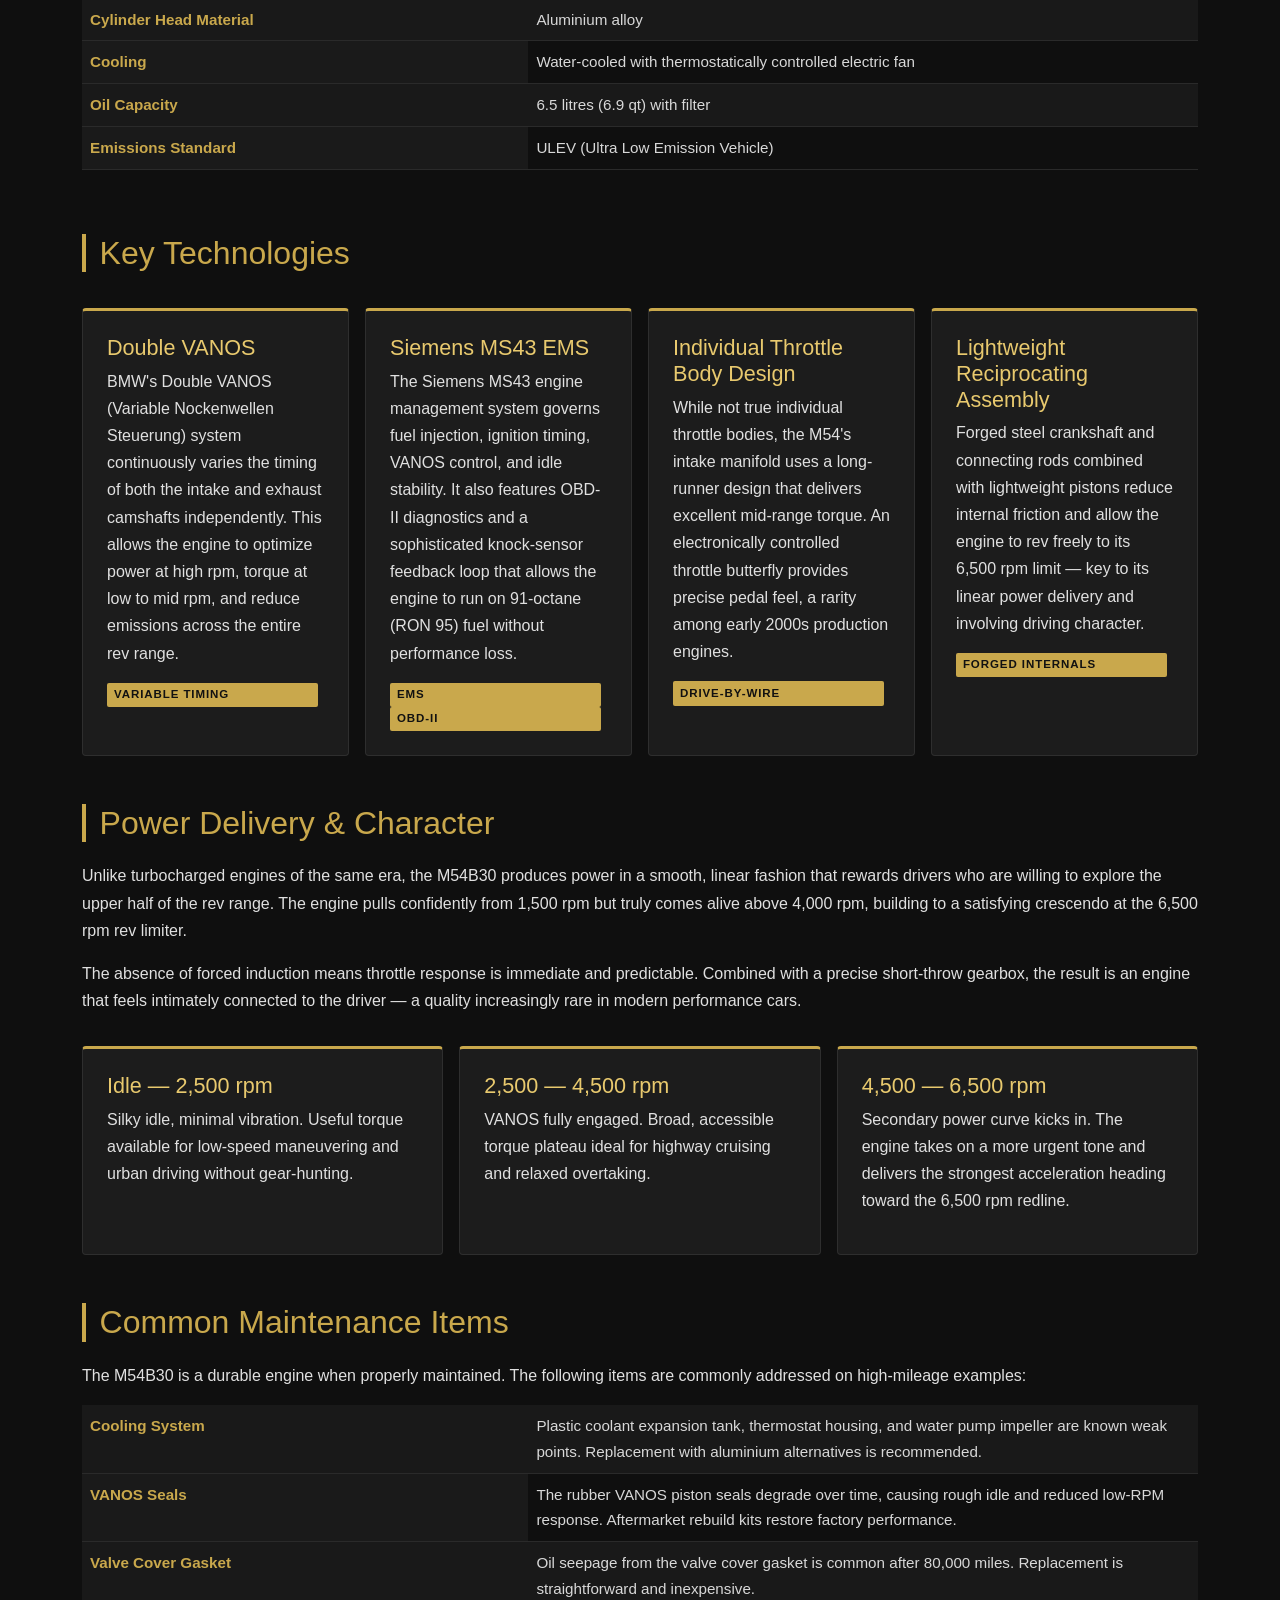
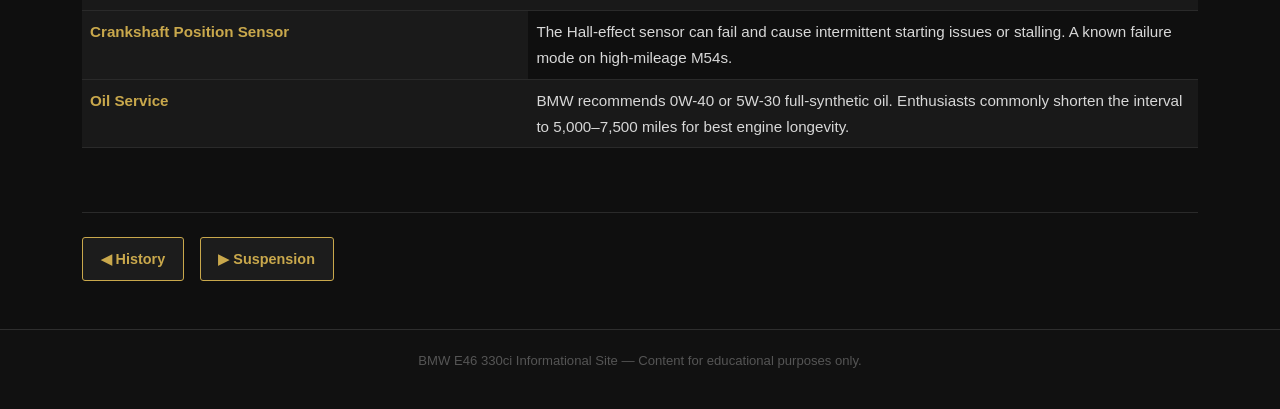
==== commit 9ad9341f: "Cleaning up bad images." ====
--- a/engine.html
+++ b/engine.html
@@ -37,9 +37,7 @@
   </nav>
 
   <!-- ===== Hero ===== -->
-  <div class="hero" style="background-image: linear-gradient(rgba(0,0,0,0.65), rgba(0,0,0,0.65)),
-    url('https://upload.wikimedia.org/wikipedia/commons/thumb/3/37/BMW_M54B30_engine.jpg/1280px-BMW_M54B30_engine.jpg');
-    background-size: cover; background-position: center;">
+  <div class="hero">
     <div class="hero-content">
       <h2>M54B30 — 3.0L Inline-Six</h2>
       <p>
